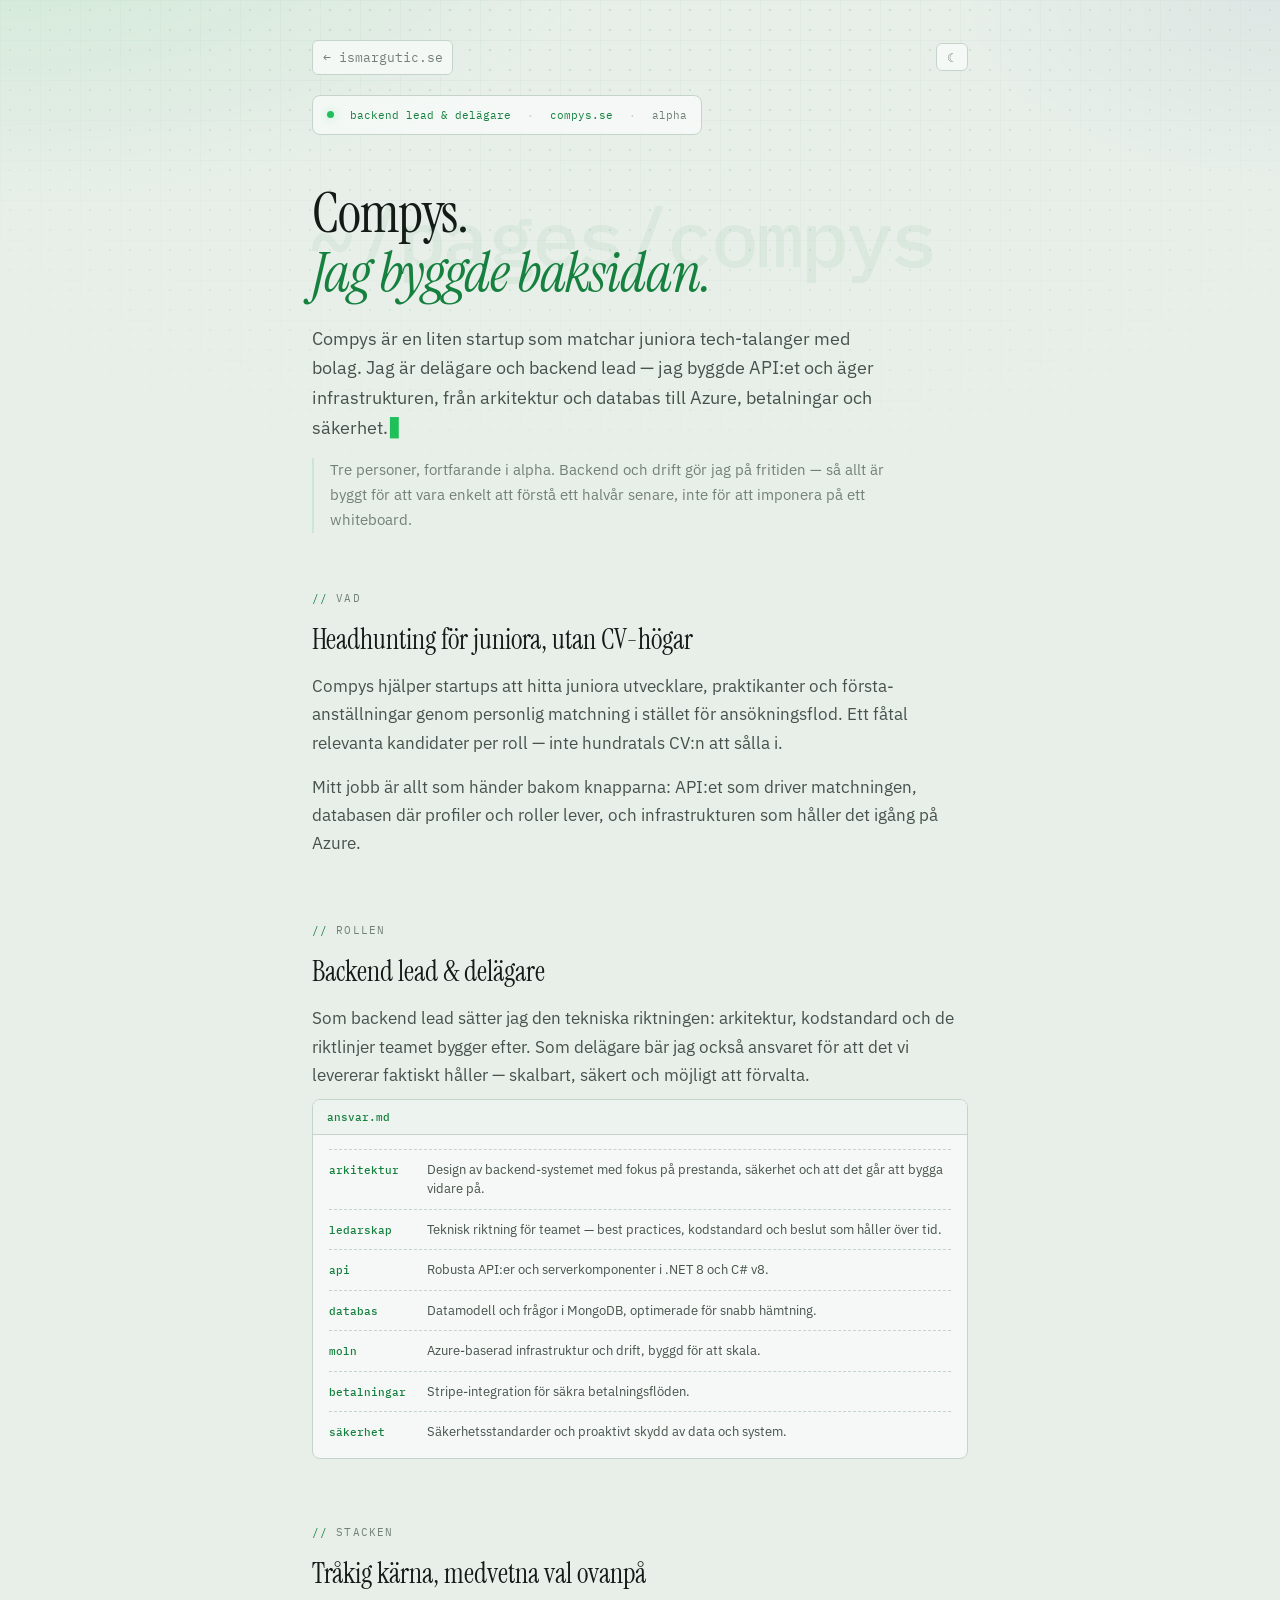
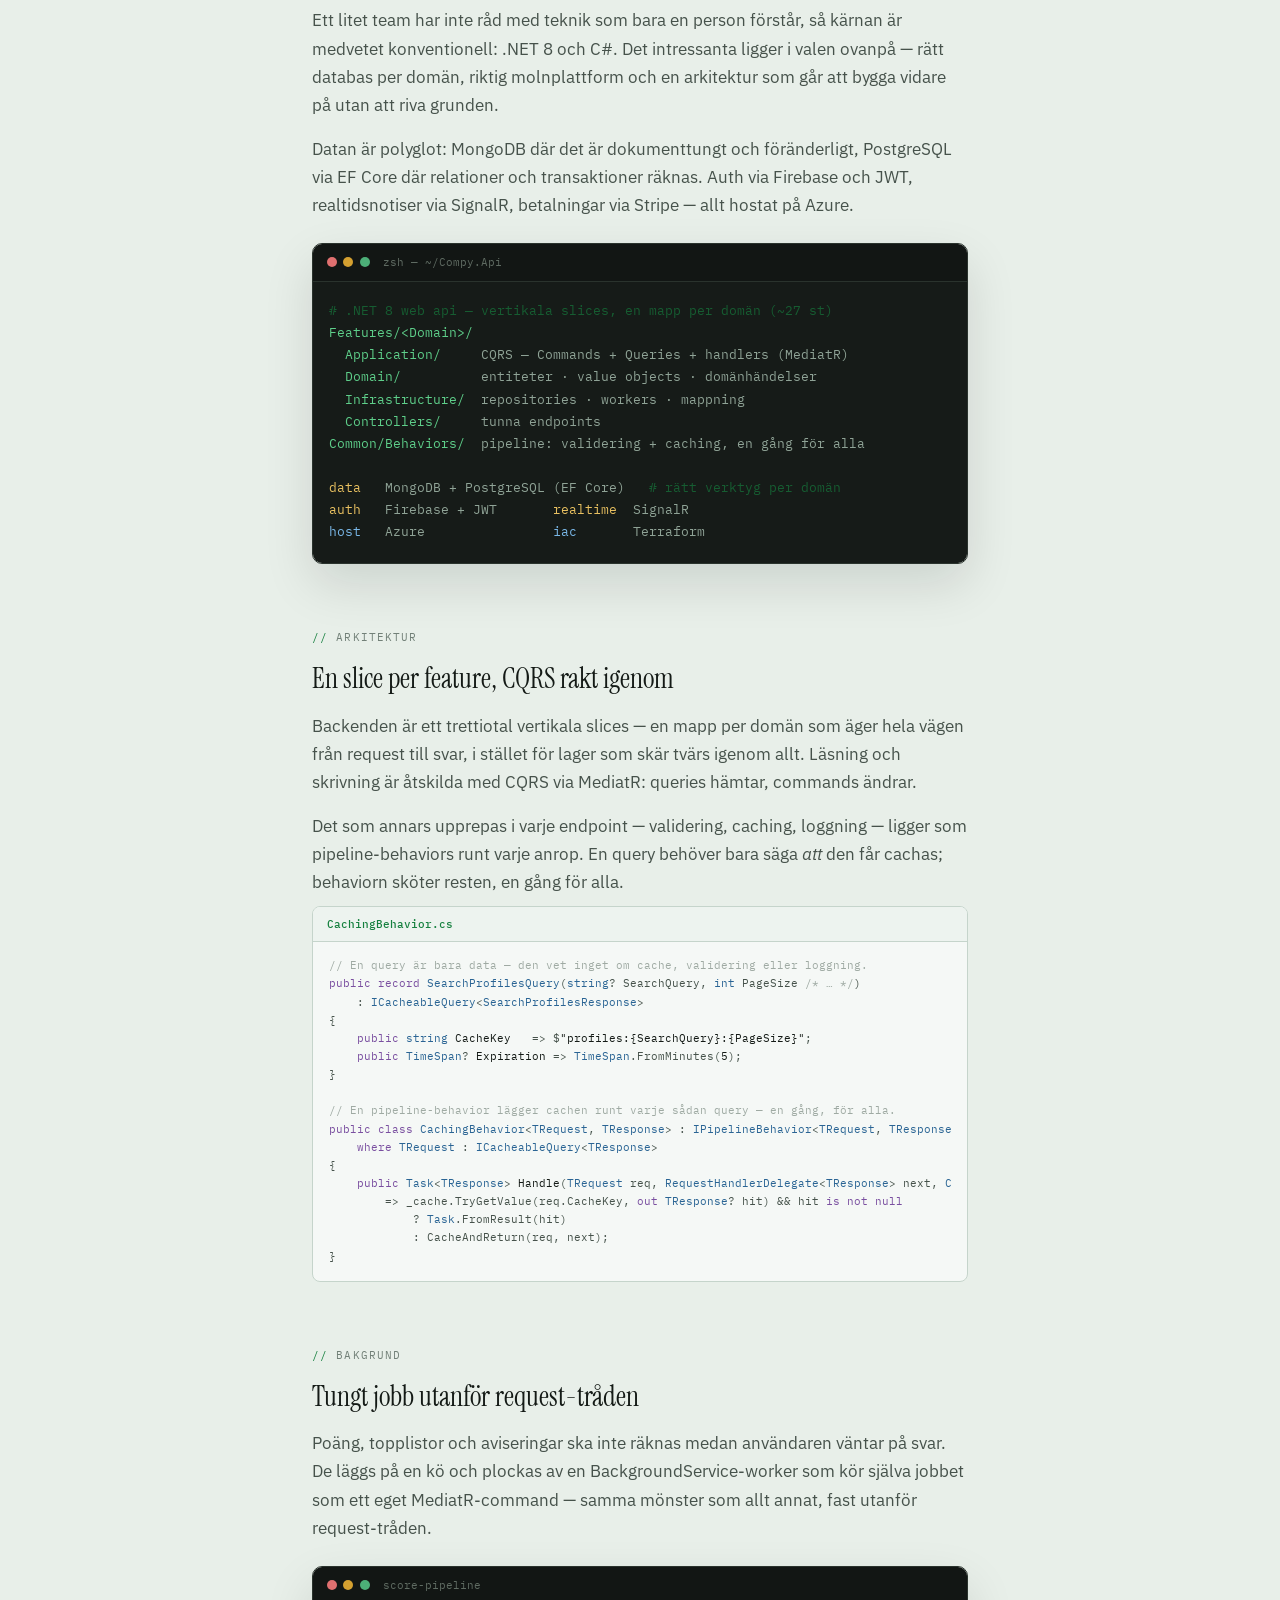
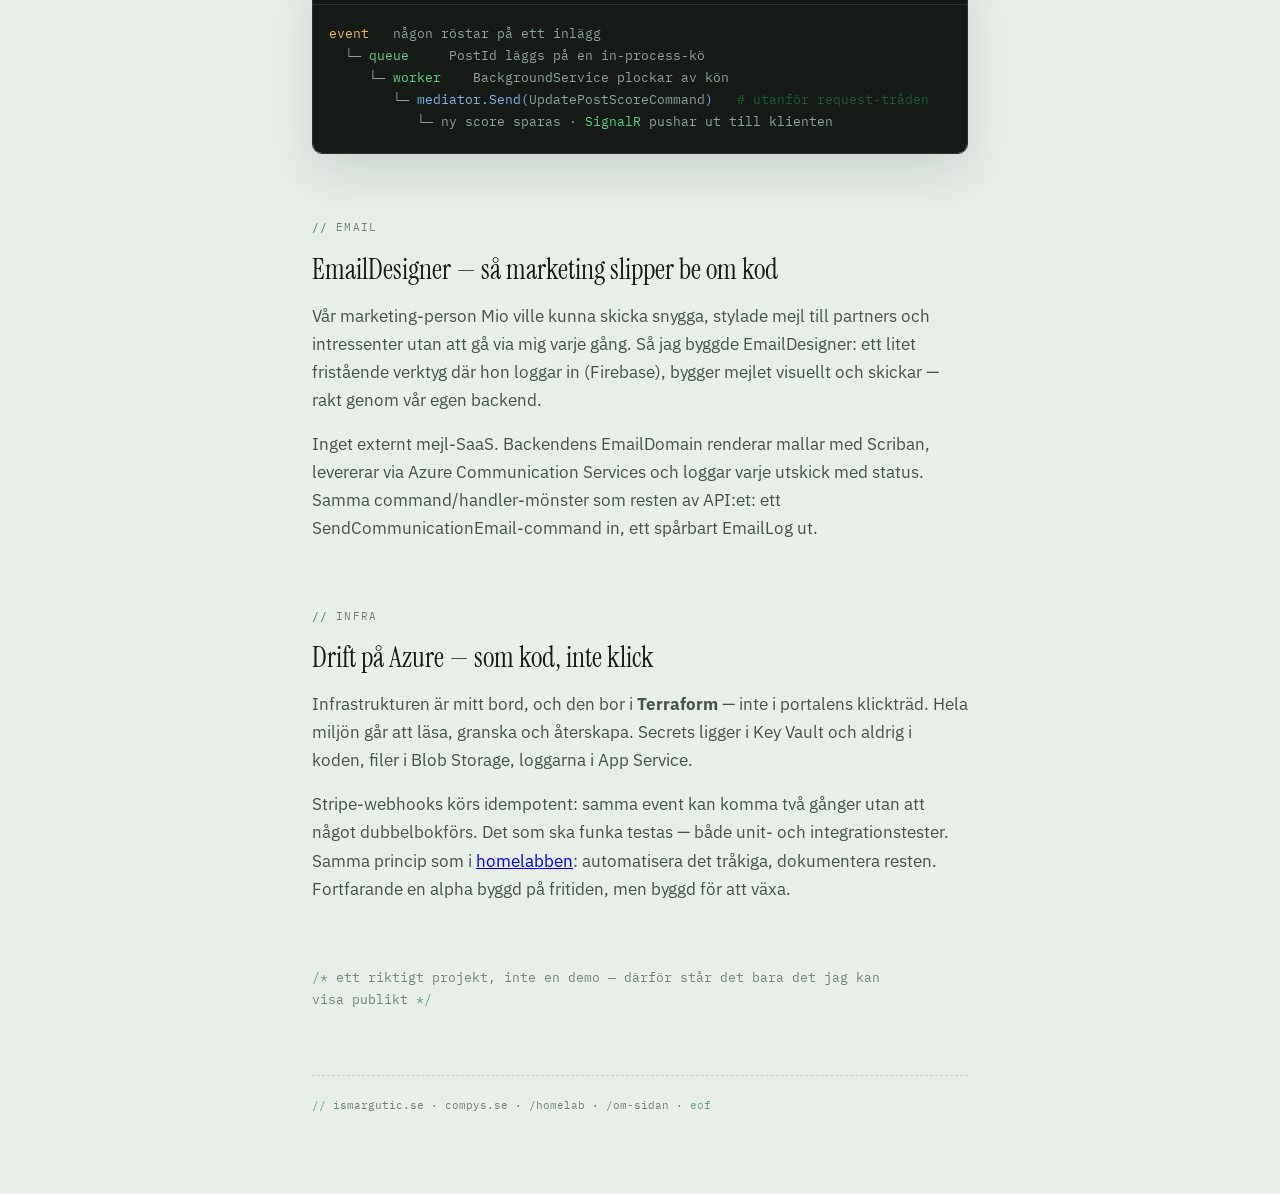
==== compys.html @ a8813599 "Add Compys project page describing backend lead role - New compys.html: min roll som backend lead & " ====
<!DOCTYPE html>
<!--
  compys.html — projektsida: min roll som backend lead & delägare på Compys.
  Del av ismargutic.se. Statisk HTML, delade komponenter från css/base.css.
  Håller sig till publik nivå: arkitektur och angreppssätt, inga hemligheter.
-->
<html lang="sv">
<head>
  <meta charset="utf-8">
  <meta name="viewport" content="width=device-width, initial-scale=1">
  <title>Compys — ismargutic.se</title>
  <meta name="description" content="Backend lead och delägare på Compys — jag byggde API:et och äger infrastrukturen: .NET 8, CQRS/MediatR, MongoDB + PostgreSQL, Azure och Terraform.">
  <meta name="view-transition" content="same-origin">
  <link rel="preconnect" href="https://fonts.googleapis.com">
  <link rel="preconnect" href="https://fonts.gstatic.com" crossorigin>
  <link href="https://fonts.googleapis.com/css2?family=IBM+Plex+Mono:wght@400;500&family=IBM+Plex+Sans:wght@400;500;600&family=Instrument+Serif:ital@0;1&display=swap" rel="stylesheet">
  <link rel="stylesheet" href="css/base.css">
  <script>
    try {
      var t = localStorage.getItem("ismargutic-theme");
      if (t) document.documentElement.setAttribute("data-theme", t);
    } catch (e) {}
  </script>
</head>
<body>
  <div class="page">

    <div class="page-toolbar reveal">
      <nav class="top-nav"><a href="index.html">← ismargutic.se</a></nav>
      <div class="page-tools">
        <button type="button" id="theme-toggle" class="theme-toggle" aria-label="Växla tema" aria-pressed="false">☾</button>
      </div>
    </div>

    <div class="status reveal reveal-1" aria-label="Roll">
      <span class="status-dot status-dot--ok" aria-hidden="true"></span>
      <span class="status-branch">backend lead &amp; delägare</span>
      <span class="status-sep">·</span>
      <a href="https://compys.se" class="status-branch" rel="noopener">compys.se</a>
      <span class="status-sep">·</span>
      <span>alpha</span>
    </div>

    <header class="hero hero--watermark-compys reveal reveal-2">
      <h1>Compys.<br><em>Jag byggde baksidan.</em></h1>
      <p class="hero-intro cursor-line" data-typewriter data-typewriter-mode="words" data-typewriter-ms="40" data-typewriter-text="Compys är en liten startup som matchar juniora tech-talanger med bolag. Jag är delägare och backend lead — jag byggde API:et och äger infrastrukturen, från arkitektur och databas till Azure, betalningar och säkerhet."><noscript>Compys är en liten startup som matchar juniora tech-talanger med bolag. Jag är delägare och backend lead — jag byggde API:et och äger infrastrukturen, från arkitektur och databas till Azure, betalningar och säkerhet.</noscript></p>
      <p class="hero-aside reveal reveal-3">Tre personer, fortfarande i alpha. Backend och drift gör jag på fritiden — så allt är byggt för att vara enkelt att förstå ett halvår senare, inte för att imponera på ett whiteboard.</p>
    </header>

    <section class="reveal reveal-3" aria-labelledby="vad-heading">
      <p class="section-label">vad</p>
      <h2 id="vad-heading">Headhunting för juniora, utan CV-högar</h2>
      <div class="prose">
        <p>
          Compys hjälper startups att hitta juniora utvecklare, praktikanter och
          första-anställningar genom personlig matchning i stället för
          ansökningsflod. Ett fåtal relevanta kandidater per roll — inte
          hundratals CV:n att sålla i.
        </p>
        <p>
          Mitt jobb är allt som händer bakom knapparna: API:et som driver
          matchningen, databasen där profiler och roller lever, och
          infrastrukturen som håller det igång på Azure.
        </p>
      </div>
    </section>

    <section class="reveal reveal-4" aria-labelledby="roll-heading">
      <p class="section-label">rollen</p>
      <h2 id="roll-heading">Backend lead &amp; delägare</h2>
      <div class="prose">
        <p>
          Som backend lead sätter jag den tekniska riktningen: arkitektur,
          kodstandard och de riktlinjer teamet bygger efter. Som delägare bär jag
          också ansvaret för att det vi levererar faktiskt håller — skalbart,
          säkert och möjligt att förvalta.
        </p>
      </div>

      <div class="code-doc">
        <p class="code-doc-file">ansvar.md</p>
        <div class="code-doc-body">
          <dl class="code-doc-dl">
            <div>
              <dt>arkitektur</dt>
              <dd>Design av backend-systemet med fokus på prestanda, säkerhet och att det går att bygga vidare på.</dd>
            </div>
            <div>
              <dt>ledarskap</dt>
              <dd>Teknisk riktning för teamet — best practices, kodstandard och beslut som håller över tid.</dd>
            </div>
            <div>
              <dt>api</dt>
              <dd>Robusta API:er och serverkomponenter i .NET 8 och C# v8.</dd>
            </div>
            <div>
              <dt>databas</dt>
              <dd>Datamodell och frågor i MongoDB, optimerade för snabb hämtning.</dd>
            </div>
            <div>
              <dt>moln</dt>
              <dd>Azure-baserad infrastruktur och drift, byggd för att skala.</dd>
            </div>
            <div>
              <dt>betalningar</dt>
              <dd>Stripe-integration för säkra betalningsflöden.</dd>
            </div>
            <div>
              <dt>säkerhet</dt>
              <dd>Säkerhetsstandarder och proaktivt skydd av data och system.</dd>
            </div>
          </dl>
        </div>
      </div>
    </section>

    <section class="reveal reveal-5" aria-labelledby="stack-heading">
      <p class="section-label">stacken</p>
      <h2 id="stack-heading">Tråkig kärna, medvetna val ovanpå</h2>
      <div class="prose">
        <p>
          Ett litet team har inte råd med teknik som bara en person förstår, så
          kärnan är medvetet konventionell: .NET 8 och C#. Det intressanta ligger
          i valen ovanpå — rätt databas per domän, riktig molnplattform och en
          arkitektur som går att bygga vidare på utan att riva grunden.
        </p>
        <p>
          Datan är polyglot: MongoDB där det är dokumenttungt och föränderligt,
          PostgreSQL via EF Core där relationer och transaktioner räknas. Auth via
          Firebase och JWT, realtidsnotiser via SignalR, betalningar via Stripe —
          allt hostat på Azure.
        </p>
      </div>

      <div class="shell shell--spaced" role="img" aria-label="Projektstruktur">
        <div class="shell-bar">
          <span></span><span></span><span></span>
          <span class="shell-title">zsh — ~/Compy.Api</span>
        </div>
        <div class="shell-body">
          <pre><span class="cm"># .NET 8 web api — vertikala slices, en mapp per domän (~27 st)</span>
<span class="g">Features/&lt;Domain&gt;/</span>
  <span class="g">Application/</span>     CQRS — Commands + Queries + handlers (MediatR)
  <span class="g">Domain/</span>          entiteter · value objects · domänhändelser
  <span class="g">Infrastructure/</span>  repositories · workers · mappning
  <span class="g">Controllers/</span>     tunna endpoints
<span class="g">Common/Behaviors/</span>  pipeline: validering + caching, en gång för alla

<span class="a">data</span>   MongoDB + PostgreSQL (EF Core)   <span class="cm"># rätt verktyg per domän</span>
<span class="a">auth</span>   Firebase + JWT       <span class="a">realtime</span>  SignalR
<span class="b">host</span>   Azure                <span class="b">iac</span>       Terraform</pre>
        </div>
      </div>
    </section>

    <section class="reveal reveal-6" aria-labelledby="arkitektur-heading">
      <p class="section-label">arkitektur</p>
      <h2 id="arkitektur-heading">En slice per feature, CQRS rakt igenom</h2>
      <div class="prose">
        <p>
          Backenden är ett trettiotal vertikala slices — en mapp per domän som
          äger hela vägen från request till svar, i stället för lager som skär
          tvärs igenom allt. Läsning och skrivning är åtskilda med CQRS via
          MediatR: queries hämtar, commands ändrar.
        </p>
        <p>
          Det som annars upprepas i varje endpoint — validering, caching, loggning
          — ligger som pipeline-behaviors runt varje anrop. En query behöver bara
          säga <em>att</em> den får cachas; behaviorn sköter resten, en gång för
          alla.
        </p>
      </div>

      <div class="code-doc">
        <p class="code-doc-file">CachingBehavior.cs</p>
        <div class="code-doc-body">
          <pre class="code-doc-pre"><span class="cm">// En query är bara data — den vet inget om cache, validering eller loggning.</span>
<span class="kw">public record</span> <span class="ty">SearchProfilesQuery</span>(<span class="ty">string</span>? SearchQuery, <span class="ty">int</span> PageSize <span class="cm">/* … */</span>)
    : <span class="ty">ICacheableQuery</span>&lt;<span class="ty">SearchProfilesResponse</span>&gt;
{
    <span class="kw">public</span> <span class="ty">string</span> <span class="prop">CacheKey</span>   =&gt; $<span class="prop">"profiles:{SearchQuery}:{PageSize}"</span>;
    <span class="kw">public</span> <span class="ty">TimeSpan</span>? <span class="prop">Expiration</span> =&gt; <span class="ty">TimeSpan</span>.FromMinutes(<span class="prop">5</span>);
}

<span class="cm">// En pipeline-behavior lägger cachen runt varje sådan query — en gång, för alla.</span>
<span class="kw">public class</span> <span class="ty">CachingBehavior</span>&lt;<span class="ty">TRequest</span>, <span class="ty">TResponse</span>&gt; : <span class="ty">IPipelineBehavior</span>&lt;<span class="ty">TRequest</span>, <span class="ty">TResponse</span>&gt;
    <span class="kw">where</span> <span class="ty">TRequest</span> : <span class="ty">ICacheableQuery</span>&lt;<span class="ty">TResponse</span>&gt;
{
    <span class="kw">public</span> <span class="ty">Task</span>&lt;<span class="ty">TResponse</span>&gt; <span class="prop">Handle</span>(<span class="ty">TRequest</span> req, <span class="ty">RequestHandlerDelegate</span>&lt;<span class="ty">TResponse</span>&gt; next, <span class="ty">CancellationToken</span> ct)
        =&gt; _cache.TryGetValue(req.CacheKey, <span class="kw">out</span> <span class="ty">TResponse</span>? hit) &amp;&amp; hit <span class="kw">is not null</span>
            ? <span class="ty">Task</span>.FromResult(hit)
            : CacheAndReturn(req, next);
}</pre>
        </div>
      </div>
    </section>

    <section class="reveal reveal-7" aria-labelledby="bakgrund-heading">
      <p class="section-label">bakgrund</p>
      <h2 id="bakgrund-heading">Tungt jobb utanför request-tråden</h2>
      <div class="prose">
        <p>
          Poäng, topplistor och aviseringar ska inte räknas medan användaren
          väntar på svar. De läggs på en kö och plockas av en
          BackgroundService-worker som kör själva jobbet som ett eget
          MediatR-command — samma mönster som allt annat, fast utanför
          request-tråden.
        </p>
      </div>

      <div class="shell shell--spaced" role="img" aria-label="Bakgrundsflöde">
        <div class="shell-bar">
          <span></span><span></span><span></span>
          <span class="shell-title">score-pipeline</span>
        </div>
        <div class="shell-body">
          <pre><span class="a">event</span>   någon röstar på ett inlägg
  └─ <span class="g">queue</span>     PostId läggs på en in-process-kö
     └─ <span class="g">worker</span>    BackgroundService plockar av kön
        └─ <span class="b">mediator.Send(</span>UpdatePostScoreCommand<span class="b">)</span>   <span class="cm"># utanför request-tråden</span>
           └─ ny score sparas · <span class="g">SignalR</span> pushar ut till klienten</pre>
        </div>
      </div>
    </section>

    <section class="reveal reveal-8" aria-labelledby="email-heading">
      <p class="section-label">email</p>
      <h2 id="email-heading">EmailDesigner — så marketing slipper be om kod</h2>
      <div class="prose">
        <p>
          Vår marketing-person Mio ville kunna skicka snygga, stylade mejl till
          partners och intressenter utan att gå via mig varje gång. Så jag byggde
          EmailDesigner: ett litet fristående verktyg där hon loggar in (Firebase),
          bygger mejlet visuellt och skickar — rakt genom vår egen backend.
        </p>
        <p>
          Inget externt mejl-SaaS. Backendens EmailDomain renderar mallar med
          Scriban, levererar via Azure Communication Services och loggar varje
          utskick med status. Samma command/handler-mönster som resten av API:et:
          ett SendCommunicationEmail-command in, ett spårbart EmailLog ut.
        </p>
      </div>
    </section>

    <section class="reveal reveal-8" aria-labelledby="infra-heading">
      <p class="section-label">infra</p>
      <h2 id="infra-heading">Drift på Azure — som kod, inte klick</h2>
      <div class="prose">
        <p>
          Infrastrukturen är mitt bord, och den bor i <strong>Terraform</strong> —
          inte i portalens klickträd. Hela miljön går att läsa, granska och
          återskapa. Secrets ligger i Key Vault och aldrig i koden, filer i Blob
          Storage, loggarna i App Service.
        </p>
        <p>
          Stripe-webhooks körs idempotent: samma event kan komma två gånger utan
          att något dubbelbokförs. Det som ska funka testas — både unit- och
          integrationstester. Samma princip som i
          <a href="homelab.html">homelabben</a>: automatisera det tråkiga,
          dokumentera resten. Fortfarande en alpha byggd på fritiden, men byggd
          för att växa.
        </p>
      </div>
    </section>

    <p class="aside reveal reveal-8">
      <span class="cm">/*</span> ett riktigt projekt, inte en demo — därför står det bara det jag kan visa publikt <span class="cm">*/</span>
    </p>

    <footer class="reveal reveal-8">
      <span class="cm">//</span> <a href="index.html">ismargutic.se</a> · <a href="https://compys.se" rel="noopener">compys.se</a> · <a href="homelab.html">/homelab</a> · <a href="om-sidan.html">/om-sidan</a> · <span class="cm">eof</span>
    </footer>

  </div>
  <script src="site.js"></script>
</body>
</html>
---- css/base.css ----
/* ismargutic.se — base styles
 *
 * Delad grund + komponenter som används på flera sidor. Sidspecifik stil
 * ligger i css/homelab.css och css/status.css.
 *
 * Innehåll:
 *   1. Reset + design tokens (+ dark mode)
 *   2. Layout (body, bakgrund, .page)
 *   3. Animationer (reveal, keyframes)
 *   4. Toolbar + temaknapp + nav
 *   5. Status-pill (delad bas)
 *   6. Hero
 *   7. Typografi (rubriker, prose, cursor-line)
 *   8. Shell / terminal-komponent
 *   9. Glow-card
 *  10. Aside + footer
 *  11. Code-doc (delad)
 *  12. View transitions
 *  13. Mobil (delade element)
 */

/* ── 1. reset + tokens ── */
* { box-sizing: border-box; margin: 0; padding: 0; }

:root {
  --bg: #e8efe9;
  --surface: #f6faf7;
  --surface-2: #edf3ef;
  --text: #141a16;
  --muted: #46524b;
  --dim: #728078;
  --green: #16803f;
  --green-bright: #1fbf5a;
  --green-glow: rgba(31, 191, 90, 0.35);
  --green-soft: #c8e8d4;
  --amber: #9a7018;
  --rose: #a84848;
  --border: #c5d4cb;
  --shell-bg: #161b18;
  --shell-bar: #121614;
  --shell-border: #2a332d;
  --card: rgba(246, 250, 247, 0.88);
  --mono: "IBM Plex Mono", ui-monospace, monospace;
  --sans: "IBM Plex Sans", system-ui, sans-serif;
  --serif: "Instrument Serif", Georgia, serif;
}

/* dark mode — explicit toggle wins, annars följ systemets preferens */
[data-theme="dark"] {
  --bg: #0f1411;
  --surface: #161c18;
  --surface-2: #1a221c;
  --text: #e8f0ea;
  --muted: #9aab9f;
  --dim: #6a7a70;
  --border: #2a352e;
  --green-soft: #1a3d28;
  --shell-bg: #0a0e0c;
  --shell-bar: #060908;
  --shell-border: #1e2822;
  --card: rgba(22, 28, 24, 0.94);
}

@media (prefers-color-scheme: dark) {
  :root:not([data-theme="light"]) {
    --bg: #0f1411;
    --surface: #161c18;
    --surface-2: #1a221c;
    --text: #e8f0ea;
    --muted: #9aab9f;
    --dim: #6a7a70;
    --border: #2a352e;
    --green-soft: #1a3d28;
    --shell-bg: #0a0e0c;
    --shell-bar: #060908;
    --shell-border: #1e2822;
    --card: rgba(22, 28, 24, 0.94);
  }
}

/* ── 2. layout ── */
html { scroll-behavior: smooth; }

body {
  font-family: var(--sans);
  background: var(--bg);
  color: var(--text);
  line-height: 1.65;
  font-size: 1.0625rem;
  min-height: 100vh;
}

/* layered bg */
body::before,
body::after {
  content: "";
  position: fixed;
  inset: 0;
  pointer-events: none;
  z-index: 0;
}

body::before {
  background:
    radial-gradient(ellipse 90% 60% at 0% -10%, rgba(31, 191, 90, 0.12), transparent 55%),
    radial-gradient(ellipse 50% 40% at 100% 0%, rgba(42, 100, 148, 0.06), transparent 50%);
}

body::after {
  background-image:
    radial-gradient(circle at center, rgba(22, 128, 63, 0.14) 1px, transparent 1px),
    linear-gradient(rgba(22, 128, 63, 0.035) 1px, transparent 1px),
    linear-gradient(90deg, rgba(22, 128, 63, 0.035) 1px, transparent 1px);
  background-size: 20px 20px, 40px 40px, 40px 40px;
  -webkit-mask-image: radial-gradient(ellipse 100% 80% at 50% 0%, #000 20%, transparent 75%);
  mask-image: radial-gradient(ellipse 100% 80% at 50% 0%, #000 20%, transparent 75%);
}

.page {
  position: relative;
  z-index: 1;
  max-width: 44rem;
  margin: 0 auto;
  padding: 2.5rem 1.5rem 5rem;
  overflow-anchor: auto;
}

/* ── 3. animationer ── */
@media (prefers-reduced-motion: no-preference) {
  .reveal { animation: rise 0.65s cubic-bezier(0.22, 1, 0.36, 1) both; }
  .reveal-1 { animation-delay: 0.05s; }
  .reveal-2 { animation-delay: 0.12s; }
  .reveal-3 { animation-delay: 0.2s; }
  .reveal-4 { animation-delay: 0.28s; }
  .reveal-5 { animation-delay: 0.36s; }
  .reveal-6 { animation-delay: 0.44s; }
  .reveal-7 { animation-delay: 0.52s; }
  .reveal-8 { animation-delay: 0.6s; }
}

@keyframes rise {
  from { opacity: 0; transform: translateY(14px); }
  to { opacity: 1; transform: translateY(0); }
}

@keyframes blink {
  0%, 49% { opacity: 1; }
  50%, 100% { opacity: 0; }
}

/* ── 4. toolbar + tema + nav ── */
.page-toolbar {
  display: flex;
  flex-wrap: wrap;
  align-items: center;
  justify-content: space-between;
  gap: 0.75rem;
  margin-bottom: 1.25rem;
}

.page-toolbar .top-nav {
  margin-bottom: 0;
}

.page-tools {
  display: flex;
  align-items: center;
  gap: 0.5rem;
  flex-wrap: wrap;
  justify-content: flex-end;
}

.theme-toggle {
  font-family: var(--mono);
  font-size: 0.75rem;
  color: var(--dim);
  background: var(--card);
  border: 1px solid var(--border);
  border-radius: 0.375rem;
  padding: 0.35rem 0.6rem;
  cursor: pointer;
  backdrop-filter: blur(8px);
  -webkit-backdrop-filter: blur(8px);
}

.theme-toggle:hover { color: var(--green); border-color: var(--green-soft); }

[data-theme="dark"] .theme-toggle {
  background: var(--card);
}

@media (prefers-color-scheme: dark) {
  :root:not([data-theme="light"]) .theme-toggle {
    background: var(--card);
  }
}

.top-nav {
  margin-bottom: 1.25rem;
}

.top-nav a {
  display: inline-flex;
  align-items: center;
  gap: 0.35rem;
  font-family: var(--mono);
  font-size: 0.8125rem;
  color: var(--dim);
  text-decoration: none;
  padding: 0.35rem 0.6rem;
  border: 1px solid var(--border);
  border-radius: 0.375rem;
  background: var(--card);
  backdrop-filter: blur(8px);
  -webkit-backdrop-filter: blur(8px);
  transition: color 0.15s, border-color 0.15s;
}

.top-nav a:hover {
  color: var(--green);
  border-color: var(--green-soft);
}

/* ── 5. status pill (delad bas) ── */
.status {
  display: flex;
  flex-wrap: wrap;
  align-items: center;
  gap: 0.5rem 1rem;
  font-family: var(--mono);
  font-size: 0.6875rem;
  color: var(--dim);
  margin-bottom: 3rem;
  padding: 0.625rem 0.875rem;
  background: var(--card);
  border: 1px solid var(--border);
  border-radius: 0.5rem;
  backdrop-filter: blur(8px);
  -webkit-backdrop-filter: blur(8px);
  width: fit-content;
  max-width: 100%;
}

.status-dot {
  width: 7px;
  height: 7px;
  border-radius: 50%;
  background: var(--green-bright);
  box-shadow: 0 0 10px var(--green-glow);
  flex-shrink: 0;
}

.status-branch { color: var(--green); }

a.status-branch {
  text-decoration: none;
}

a.status-branch:hover {
  text-decoration: underline dotted;
  text-underline-offset: 3px;
}

.status-sep { color: var(--border); }

/* ── 6. hero ── */
.hero {
  position: relative;
  margin-bottom: 3.5rem;
}

.hero--watermark-home::before { content: "~/ismargutic.se"; }
.hero--watermark-lab::before { content: "~/pages/homelab"; }
.hero--watermark-compys::before { content: "~/pages/compys"; }

.hero::before {
  position: absolute;
  top: -0.75rem;
  left: -0.25rem;
  font-family: var(--mono);
  font-size: clamp(2rem, 10vw, 5rem);
  font-weight: 500;
  letter-spacing: -0.04em;
  color: var(--green);
  opacity: 0.06;
  white-space: nowrap;
  pointer-events: none;
  user-select: none;
  max-width: 100%;
  overflow: hidden;
}

.hero h1 {
  font-family: var(--serif);
  font-size: clamp(2.25rem, 8vw, 3.5rem);
  font-weight: 400;
  line-height: 1.08;
  letter-spacing: -0.02em;
  margin-bottom: 1.25rem;
}

.hero h1 em {
  font-style: italic;
  color: var(--green);
}

.hero-intro {
  font-size: 1.125rem;
  color: var(--muted);
  max-width: 36rem;
  margin-bottom: 1rem;
}

.hero-aside {
  font-size: 0.9375rem;
  color: var(--dim);
  max-width: 36rem;
  padding-left: 1rem;
  border-left: 2px solid var(--green-soft);
}

/* ── 7. typografi ── */
.cursor-line::after {
  content: "▋";
  display: inline-block;
  margin-left: 2px;
  color: var(--green-bright);
  animation: blink 1.05s step-end infinite;
}

.cursor-line--typing::after {
  animation: blink 0.85s step-end infinite;
}

@media (prefers-reduced-motion: reduce) {
  .cursor-line::after { animation: none; opacity: 0.6; }
}

section { margin-bottom: 4rem; }

.section-label {
  font-family: var(--mono);
  font-size: 0.6875rem;
  letter-spacing: 0.1em;
  text-transform: uppercase;
  color: var(--dim);
  margin-bottom: 1rem;
}

.section-label::before {
  content: "// ";
  color: var(--green);
}

h2 {
  font-family: var(--serif);
  font-size: 1.75rem;
  font-weight: 400;
  line-height: 1.2;
  margin-bottom: 1rem;
}

.prose { color: var(--muted); }
.prose p + p { margin-top: 1rem; }

.cm { color: var(--green); opacity: 0.65; }

/* ── 8. shell / terminal-komponent ── */
.shell {
  border-radius: 0.625rem;
  overflow: hidden;
  border: 1px solid var(--shell-border);
  box-shadow:
    0 1px 0 rgba(255, 255, 255, 0.06) inset,
    0 20px 50px rgba(10, 20, 14, 0.12);
}

.shell--spaced { margin-top: 1.5rem; }
.shell--spaced-bottom { margin-bottom: 2.5rem; }

.shell-bar {
  display: flex;
  align-items: center;
  gap: 0.4rem;
  padding: 0.6rem 0.875rem;
  background: var(--shell-bar);
  border-bottom: 1px solid var(--shell-border);
}

.shell-bar > span:nth-child(-n+3) {
  width: 10px;
  height: 10px;
  border-radius: 50%;
  flex-shrink: 0;
}

.shell-bar > span:nth-child(1) { background: #e07070; }
.shell-bar > span:nth-child(2) { background: #d4a030; }
.shell-bar > span:nth-child(3) { background: #4caf78; }

.shell-title {
  margin-left: 0.4rem;
  flex: 1;
  min-width: 0;
  font-family: var(--mono);
  font-size: 0.6875rem;
  color: #5f6b62;
  overflow: hidden;
  text-overflow: ellipsis;
  white-space: nowrap;
}

.shell-body {
  padding: 1.125rem 1rem 1.25rem;
  background: var(--shell-bg);
  font-family: var(--mono);
  font-size: 0.8125rem;
  line-height: 1.75;
  color: #8fa396;
}

.shell-body pre {
  margin: 0;
  font: inherit;
  line-height: 1.7;
  overflow-x: auto;
  white-space: pre;
}

.shell-prompt { color: var(--green-bright); }
.shell-cmd { color: #c8d4cc; }
.shell-comment { color: #4d5a52; display: block; margin-top: 0.75rem; }

.shell-body .c { color: #5a665e; }
.shell-body .g { color: #5ecf8a; }
.shell-body .a { color: #e8c060; }
.shell-body .b { color: #7ab8e8; }

.shell-link {
  display: block;
  margin-top: 0.5rem;
  padding: 0.75rem 0.875rem;
  background: rgba(31, 191, 90, 0.06);
  border: 1px solid rgba(31, 191, 90, 0.18);
  border-radius: 0.375rem;
  text-decoration: none;
  color: inherit;
  transition: background 0.2s, border-color 0.2s, transform 0.2s;
}

.shell-link:hover {
  background: rgba(31, 191, 90, 0.11);
  border-color: rgba(31, 191, 90, 0.35);
  transform: translateX(3px);
}

.shell-link-row {
  display: flex;
  align-items: baseline;
  justify-content: space-between;
  gap: 1rem;
}

.shell-link .perm { color: #5f8a72; }
.shell-link .name { color: #e8f5ec; font-weight: 500; }
.shell-link .open {
  color: var(--green-bright);
  font-size: 0.6875rem;
  flex-shrink: 0;
}

.shell-link .desc {
  display: block;
  margin-top: 0.35rem;
  font-size: 0.75rem;
  color: #7a8b80;
  line-height: 1.5;
}

/* ── 9. glow card ── */
.glow-card {
  position: relative;
  padding: 1px;
  border-radius: 0.625rem;
  background: var(--surface-2);
  margin-bottom: 2.5rem;
  overflow: hidden;
  isolation: isolate;
}

.glow-card::before {
  content: "";
  position: absolute;
  inset: -100%;
  background: conic-gradient(
    from 0deg,
    transparent 0deg,
    var(--green-bright) 80deg,
    transparent 160deg
  );
  opacity: 0.4;
  animation: glow-spin 8s linear infinite;
}

@keyframes glow-spin {
  to { transform: rotate(360deg); }
}

@media (prefers-reduced-motion: reduce) {
  .glow-card::before { animation: none; opacity: 0.15; }
}

.glow-card-inner {
  position: relative;
  z-index: 1;
  padding: 1rem 1.125rem;
  background: var(--surface);
  border-radius: calc(0.625rem - 1px);
  font-family: var(--mono);
  font-size: 0.75rem;
  color: var(--dim);
}

.glow-card-inner .kw { color: var(--green); }
.glow-card-inner .str { color: var(--muted); }

/* ── 10. aside + footer ── */
.aside {
  font-family: var(--mono);
  font-size: 0.8125rem;
  color: var(--dim);
  max-width: 36rem;
  line-height: 1.7;
}

footer {
  margin-top: 4rem;
  padding-top: 1.25rem;
  border-top: 1px dashed var(--border);
  font-family: var(--mono);
  font-size: 0.6875rem;
  color: var(--dim);
}

footer a {
  color: inherit;
  text-decoration: none;
}

footer a:hover { color: var(--green); }

/* ── 11. code-doc — editor note, not terminal (delad) ── */
.code-doc {
  margin-top: 0.625rem;
  background: var(--card);
  border: 1px solid var(--border);
  border-radius: 0.5rem;
  overflow: hidden;
}

.code-doc-file {
  margin: 0;
  padding: 0.5rem 0.875rem;
  font-family: var(--mono);
  font-size: 0.6875rem;
  font-weight: 500;
  color: var(--green);
  background: var(--surface-2);
  border-bottom: 1px solid var(--border);
}

.code-doc-body {
  padding: 0.875rem 1rem 1rem;
}

.code-doc-lead {
  font-size: 0.875rem;
  color: var(--muted);
  margin-bottom: 0.875rem;
  line-height: 1.55;
}

.code-doc-flow {
  margin: 0 0 1rem;
  padding-left: 1.25rem;
  font-size: 0.8125rem;
  color: var(--muted);
  line-height: 1.65;
}

.code-doc-flow li + li { margin-top: 0.35rem; }

.code-doc-flow strong {
  font-family: var(--mono);
  font-size: 0.75rem;
  font-weight: 500;
  color: var(--text);
}

.code-doc-meta {
  font-family: var(--mono);
  font-size: 0.625rem;
  color: var(--dim);
}

.code-doc-dl {
  margin: 0;
  display: grid;
  gap: 0.625rem;
}

.code-doc-dl div {
  display: grid;
  grid-template-columns: 5.5rem 1fr;
  gap: 0.625rem;
  align-items: baseline;
  padding-top: 0.625rem;
  border-top: 1px dashed var(--border);
}

.code-doc-dl dt {
  font-family: var(--mono);
  font-size: 0.6875rem;
  font-weight: 500;
  color: var(--green);
}

.code-doc-dl dd {
  margin: 0;
  font-size: 0.8125rem;
  color: var(--muted);
  line-height: 1.5;
}

.code-doc-dl code {
  font-family: var(--mono);
  font-size: 0.75em;
  padding: 0.1em 0.3em;
  background: var(--surface-2);
  border-radius: 0.2rem;
}

.code-doc-pre {
  margin: 0;
  font-family: var(--mono);
  font-size: 0.6875rem;
  line-height: 1.65;
  color: var(--muted);
  overflow-x: auto;
  white-space: pre;
}

.code-doc-pre .kw { color: #7a4fa0; }
.code-doc-pre .ty { color: #2a6494; }
.code-doc-pre .prop { color: var(--text); }
.code-doc-pre .cm { color: var(--dim); }

/* ── 12. view transitions ── */
@view-transition { navigation: auto; }

@media (prefers-reduced-motion: no-preference) {
  ::view-transition-old(root),
  ::view-transition-new(root) {
    animation-duration: 0.25s;
  }
}

/* ── 13. mobil (delade element) ── */
@media (max-width: 640px) {
  .page {
    padding: 1.5rem 1rem 4rem;
  }

  .page-toolbar {
    margin-bottom: 1rem;
  }

  .status {
    width: 100%;
    gap: 0.35rem 0.5rem;
    padding: 0.5rem 0.75rem;
    font-size: 0.625rem;
    line-height: 1.45;
  }

  .code-doc-body {
    padding: 0.75rem 0.875rem 0.875rem;
  }

  .code-doc-flow {
    padding-left: 1.125rem;
    font-size: 0.75rem;
  }

  .code-doc-dl div {
    grid-template-columns: 1fr;
    gap: 0.15rem;
  }

  .code-doc-dl dd {
    font-size: 0.75rem;
  }

  .hero h1 {
    font-size: clamp(1.875rem, 9vw, 2.5rem);
  }

  .shell-body,
  .shell-body pre {
    font-size: 0.6875rem;
  }

  h2 {
    font-size: 1.5rem;
    line-height: 1.25;
  }
}

@media (max-width: 420px) {
  .code-doc-dl div { grid-template-columns: 1fr; gap: 0.2rem; }
}
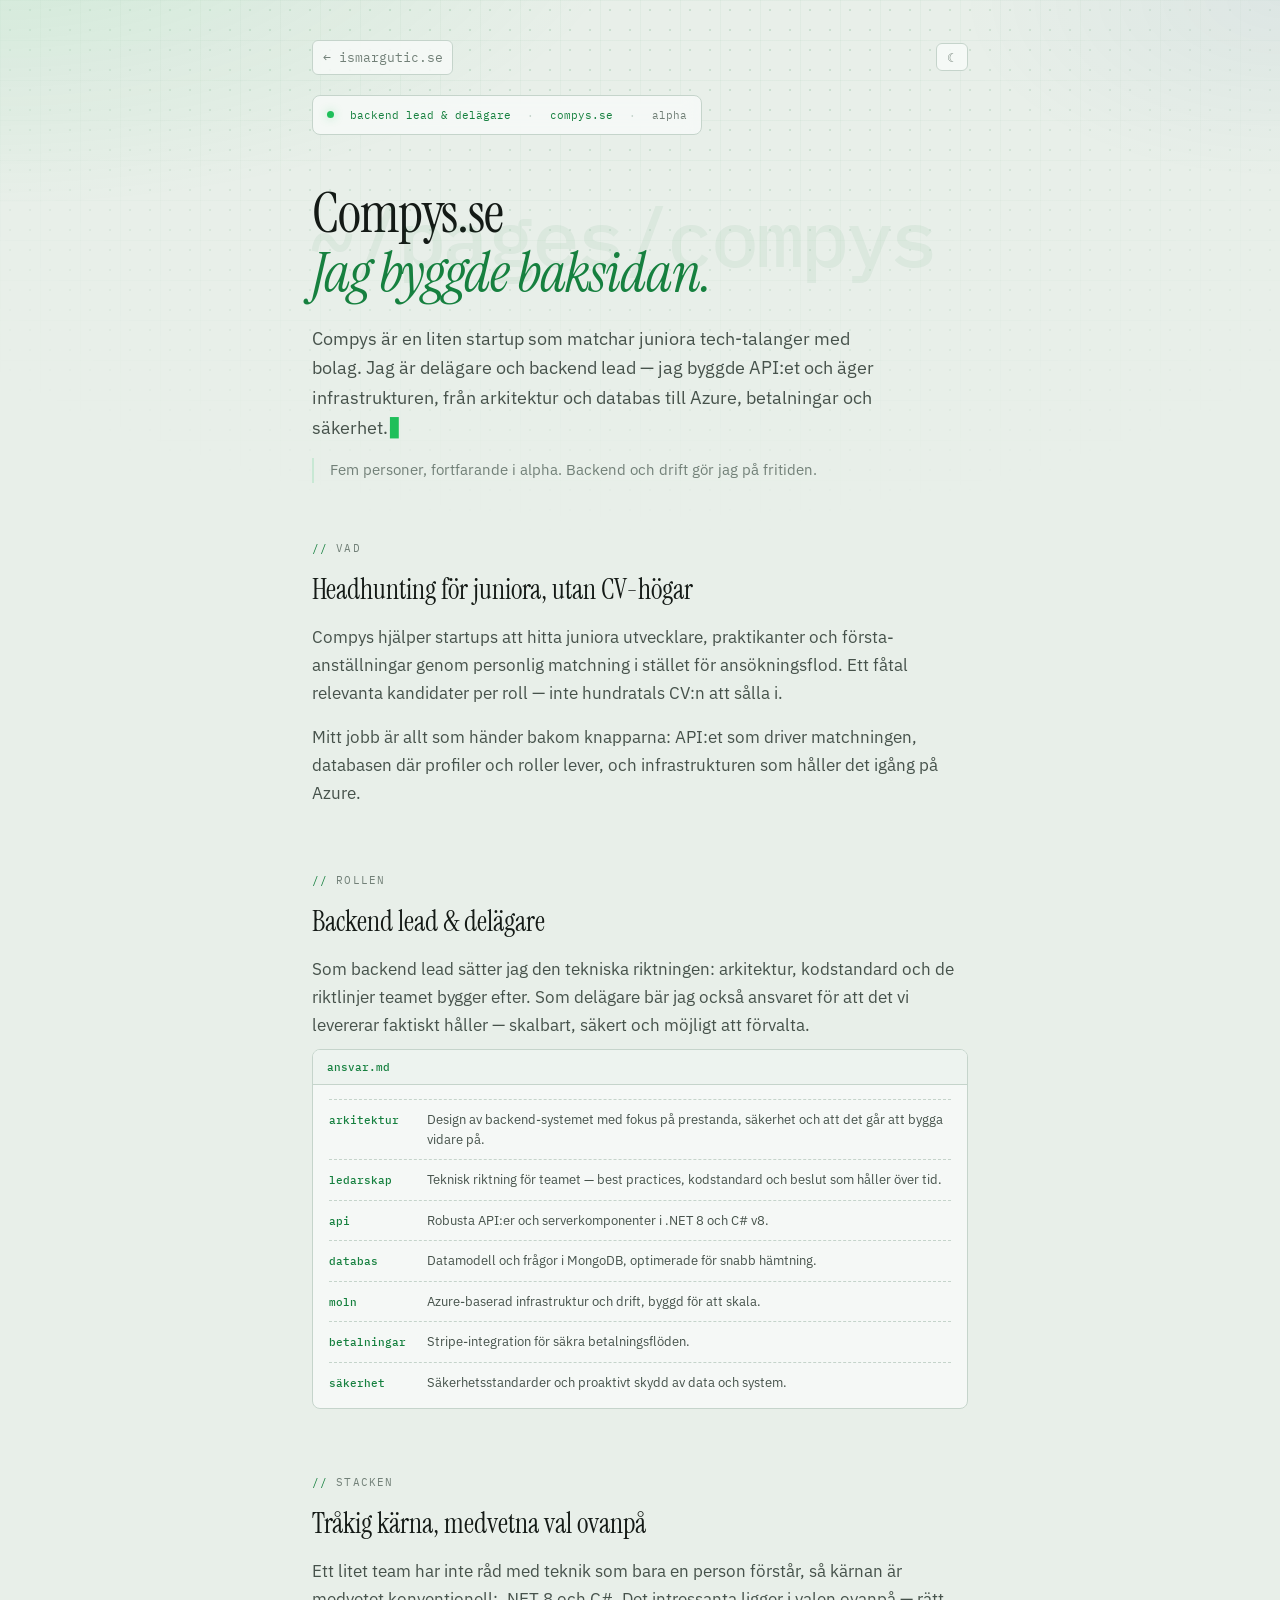
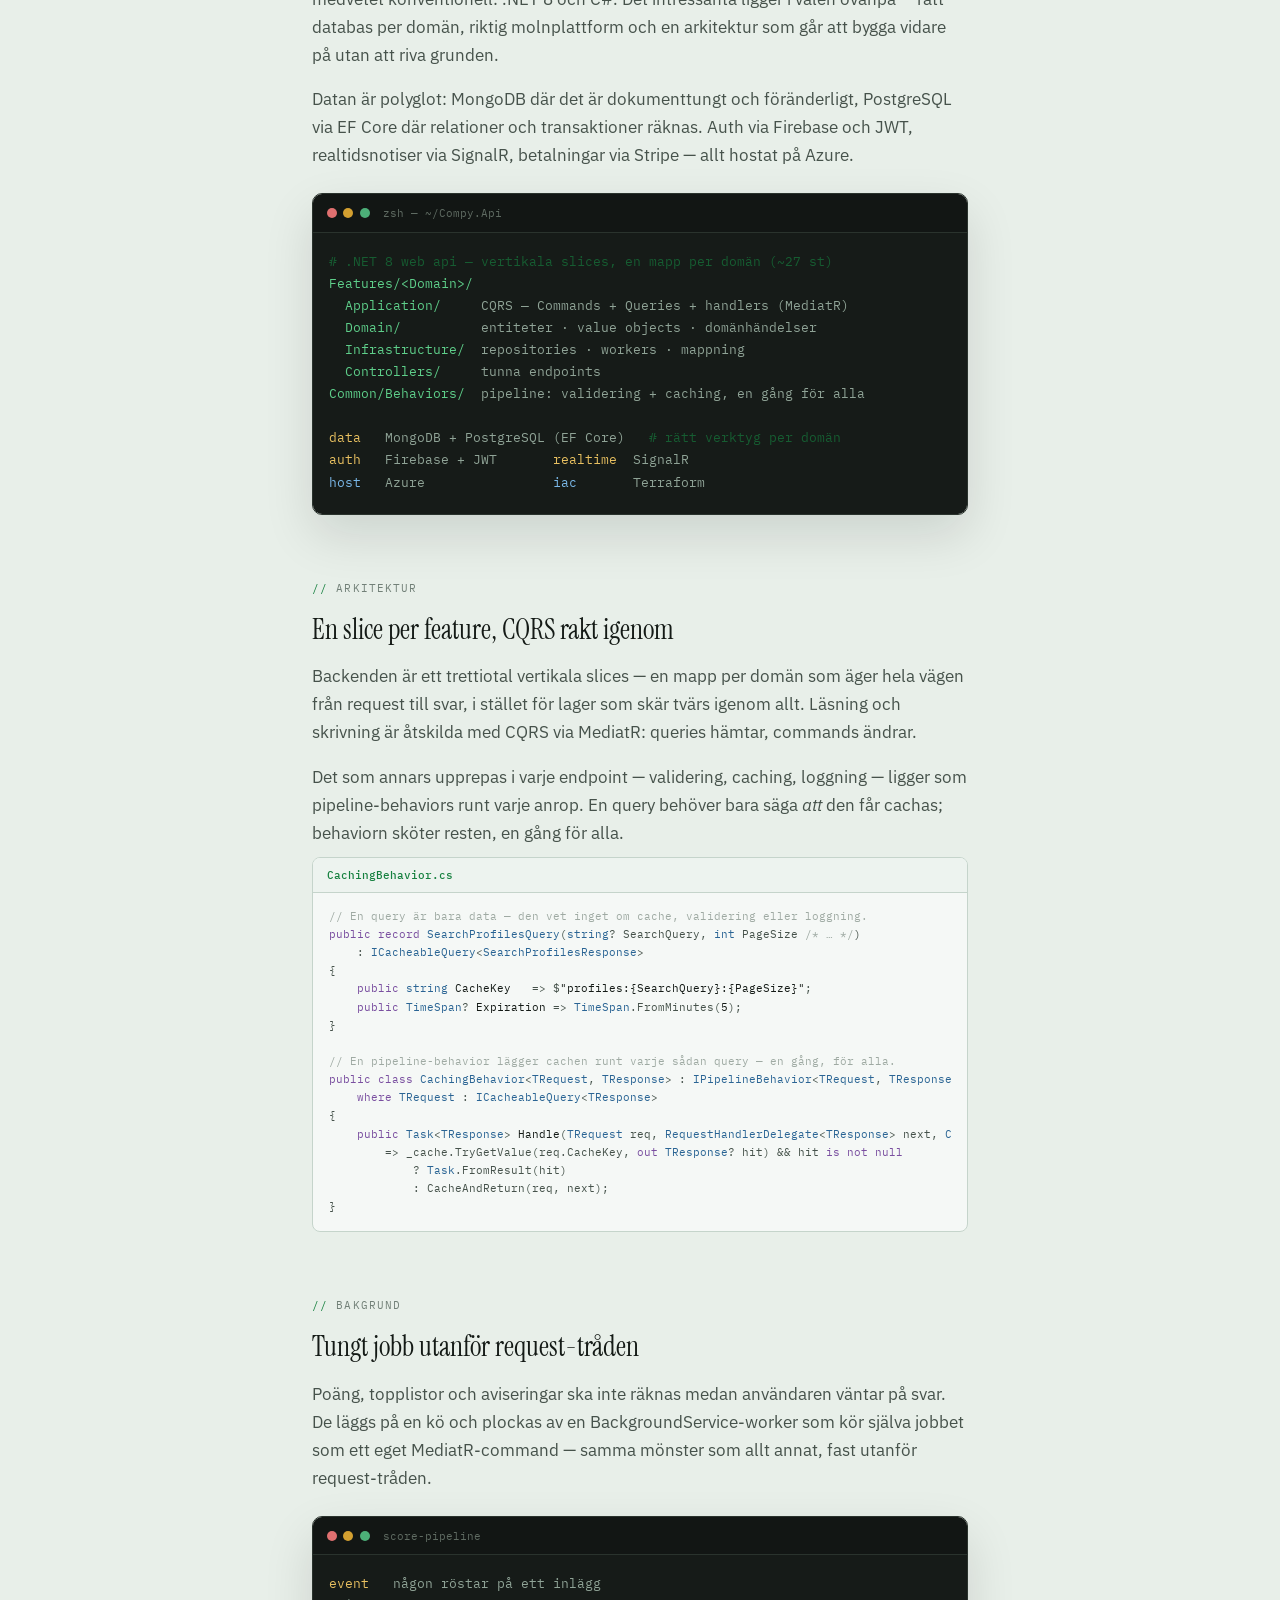
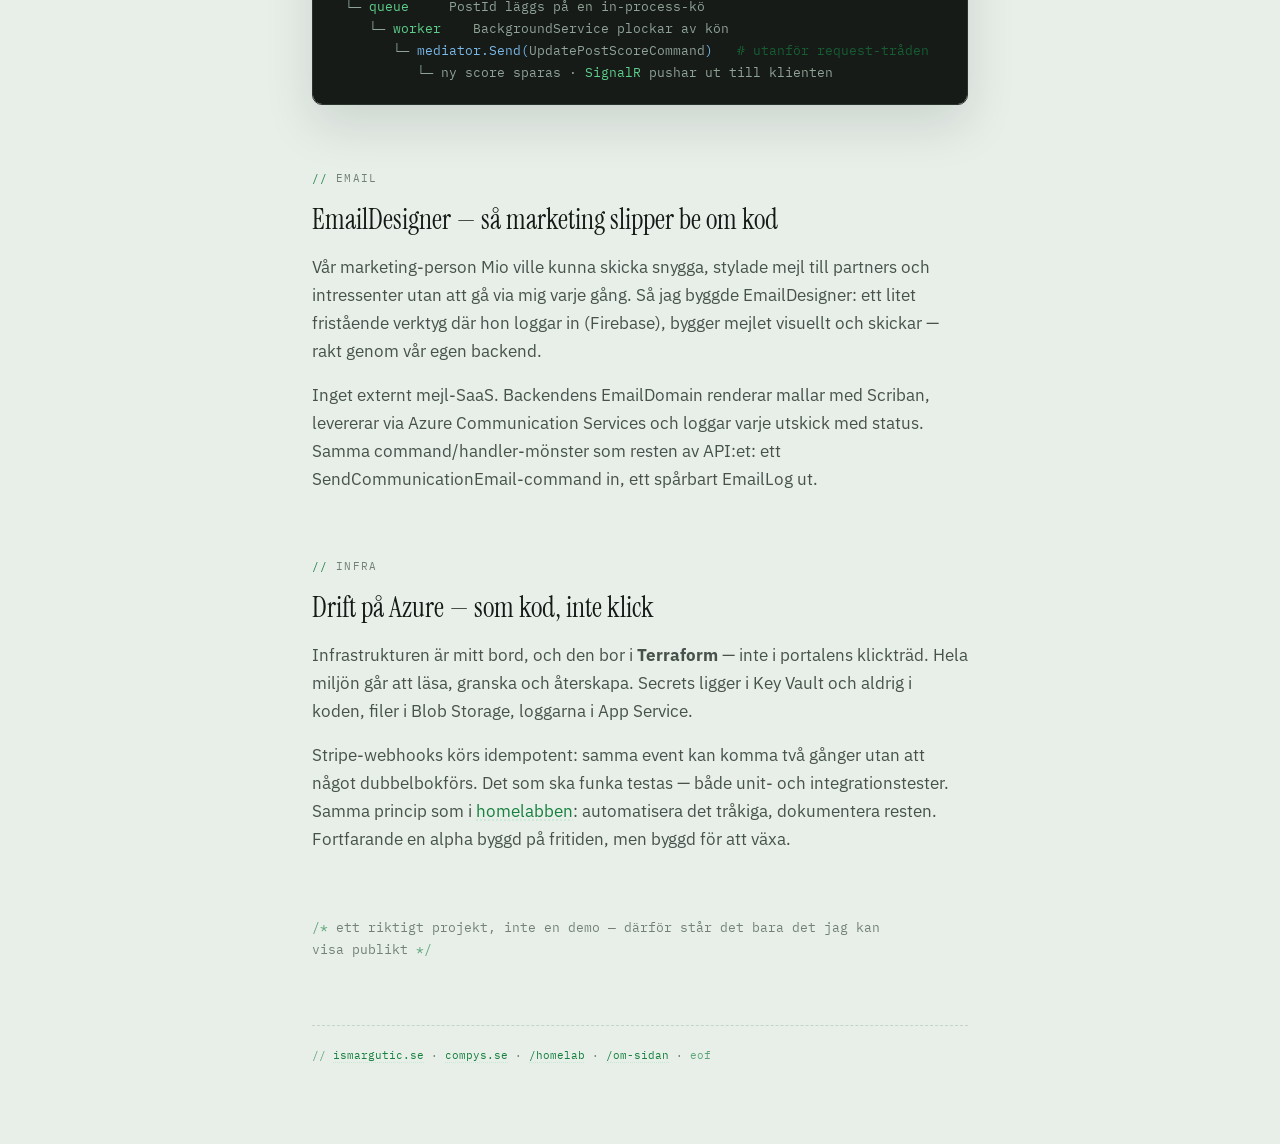
==== commit 92b86fde: "Polish landing page and inline link styling - Add kort vem-avsnitt på startsidan (Trafikverket, Comp" ====
--- a/compys.html
+++ b/compys.html
@@ -42,9 +42,9 @@
     </div>
 
     <header class="hero hero--watermark-compys reveal reveal-2">
-      <h1>Compys.<br><em>Jag byggde baksidan.</em></h1>
+      <h1>Compys.se<br><em>Jag byggde baksidan.</em></h1>
       <p class="hero-intro cursor-line" data-typewriter data-typewriter-mode="words" data-typewriter-ms="40" data-typewriter-text="Compys är en liten startup som matchar juniora tech-talanger med bolag. Jag är delägare och backend lead — jag byggde API:et och äger infrastrukturen, från arkitektur och databas till Azure, betalningar och säkerhet."><noscript>Compys är en liten startup som matchar juniora tech-talanger med bolag. Jag är delägare och backend lead — jag byggde API:et och äger infrastrukturen, från arkitektur och databas till Azure, betalningar och säkerhet.</noscript></p>
-      <p class="hero-aside reveal reveal-3">Tre personer, fortfarande i alpha. Backend och drift gör jag på fritiden — så allt är byggt för att vara enkelt att förstå ett halvår senare, inte för att imponera på ett whiteboard.</p>
+      <p class="hero-aside reveal reveal-3">Fem personer, fortfarande i alpha. Backend och drift gör jag på fritiden.</p>
     </header>
 
     <section class="reveal reveal-3" aria-labelledby="vad-heading">
--- a/css/base.css
+++ b/css/base.css
@@ -363,6 +363,27 @@
 .prose { color: var(--muted); }
 .prose p + p { margin-top: 1rem; }
 
+.prose a,
+.hero-aside a,
+.aside a,
+.code-doc-flow a,
+footer a {
+  color: var(--green);
+  text-decoration: underline dotted;
+  text-underline-offset: 3px;
+  text-decoration-color: var(--green-soft);
+  transition: color 0.15s, text-decoration-color 0.15s;
+}
+
+.prose a:hover,
+.hero-aside a:hover,
+.aside a:hover,
+.code-doc-flow a:hover,
+footer a:hover {
+  color: var(--green-bright);
+  text-decoration-color: var(--green);
+}
+
 .cm { color: var(--green); opacity: 0.65; }
 
 /* ── 8. shell / terminal-komponent ── */
@@ -542,13 +563,6 @@
   color: var(--dim);
 }
 
-footer a {
-  color: inherit;
-  text-decoration: none;
-}
-
-footer a:hover { color: var(--green); }
-
 /* ── 11. code-doc — editor note, not terminal (delad) ── */
 .code-doc {
   margin-top: 0.625rem;
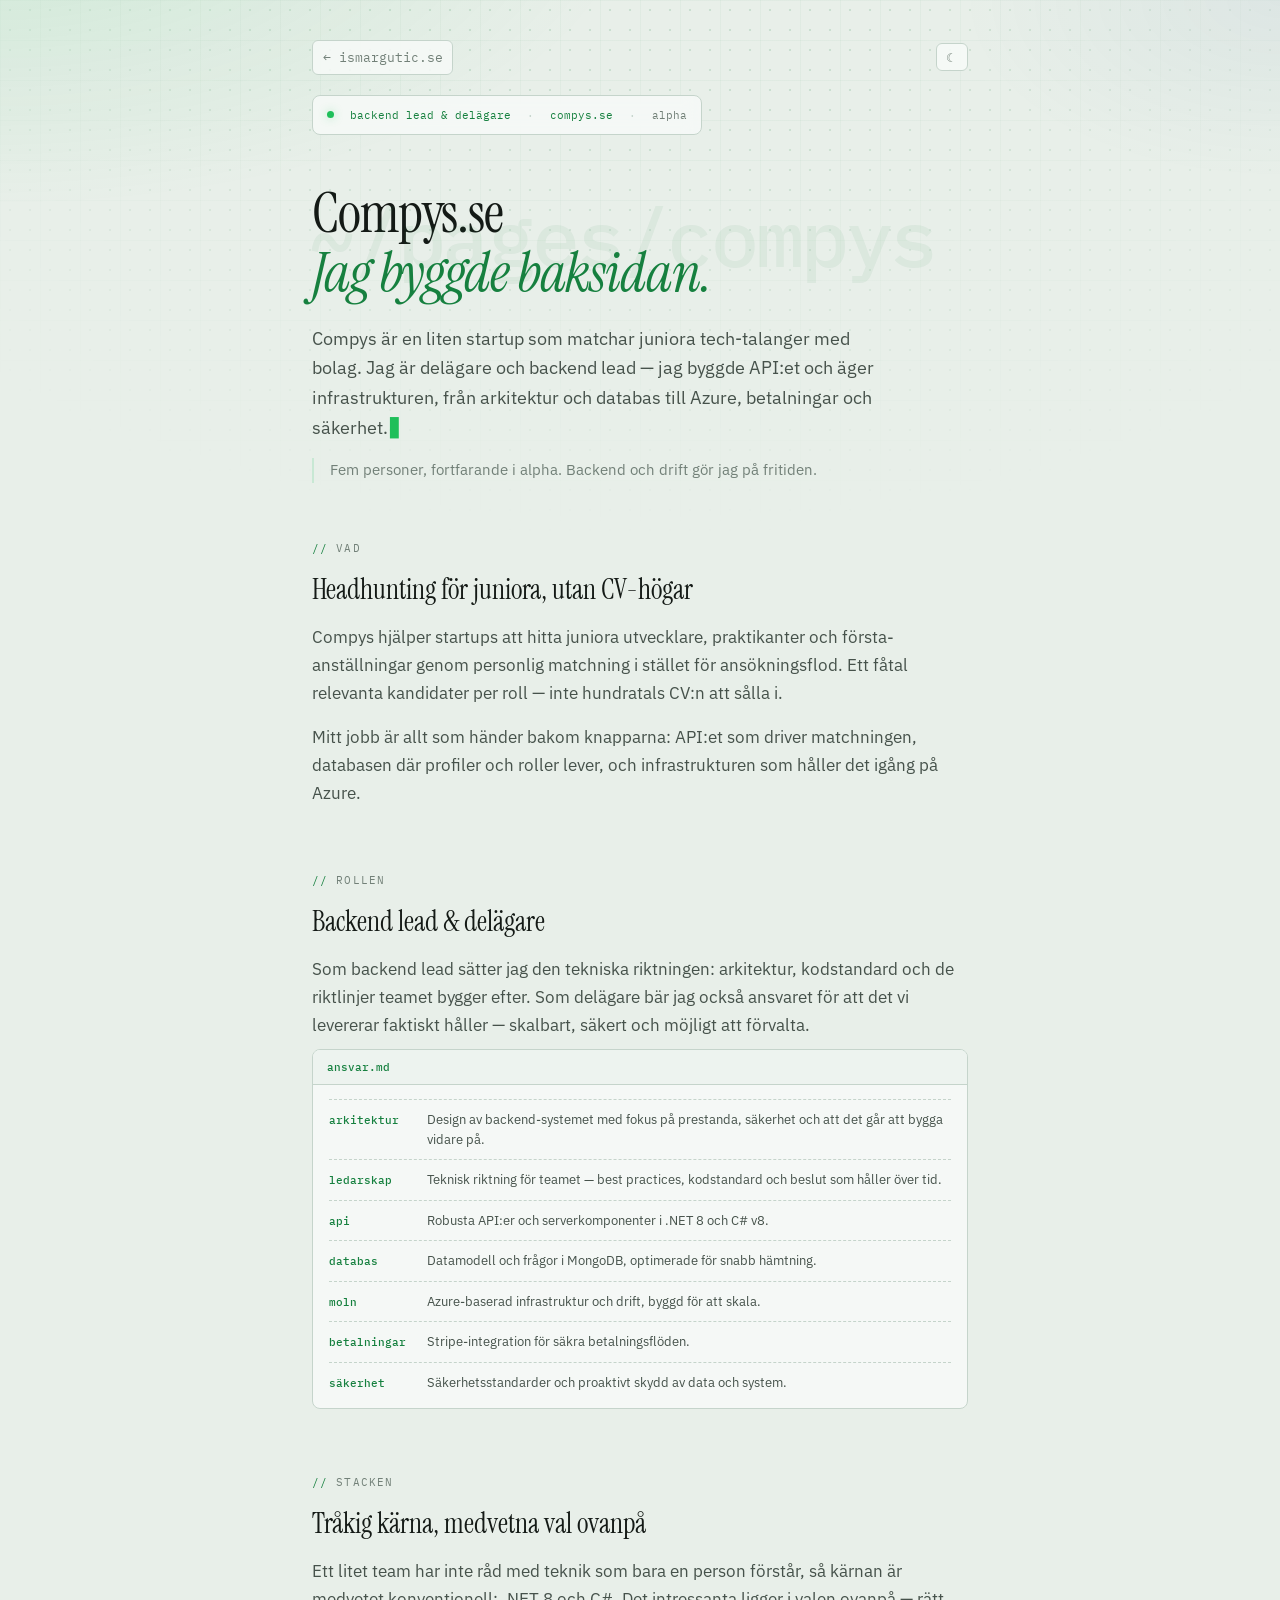
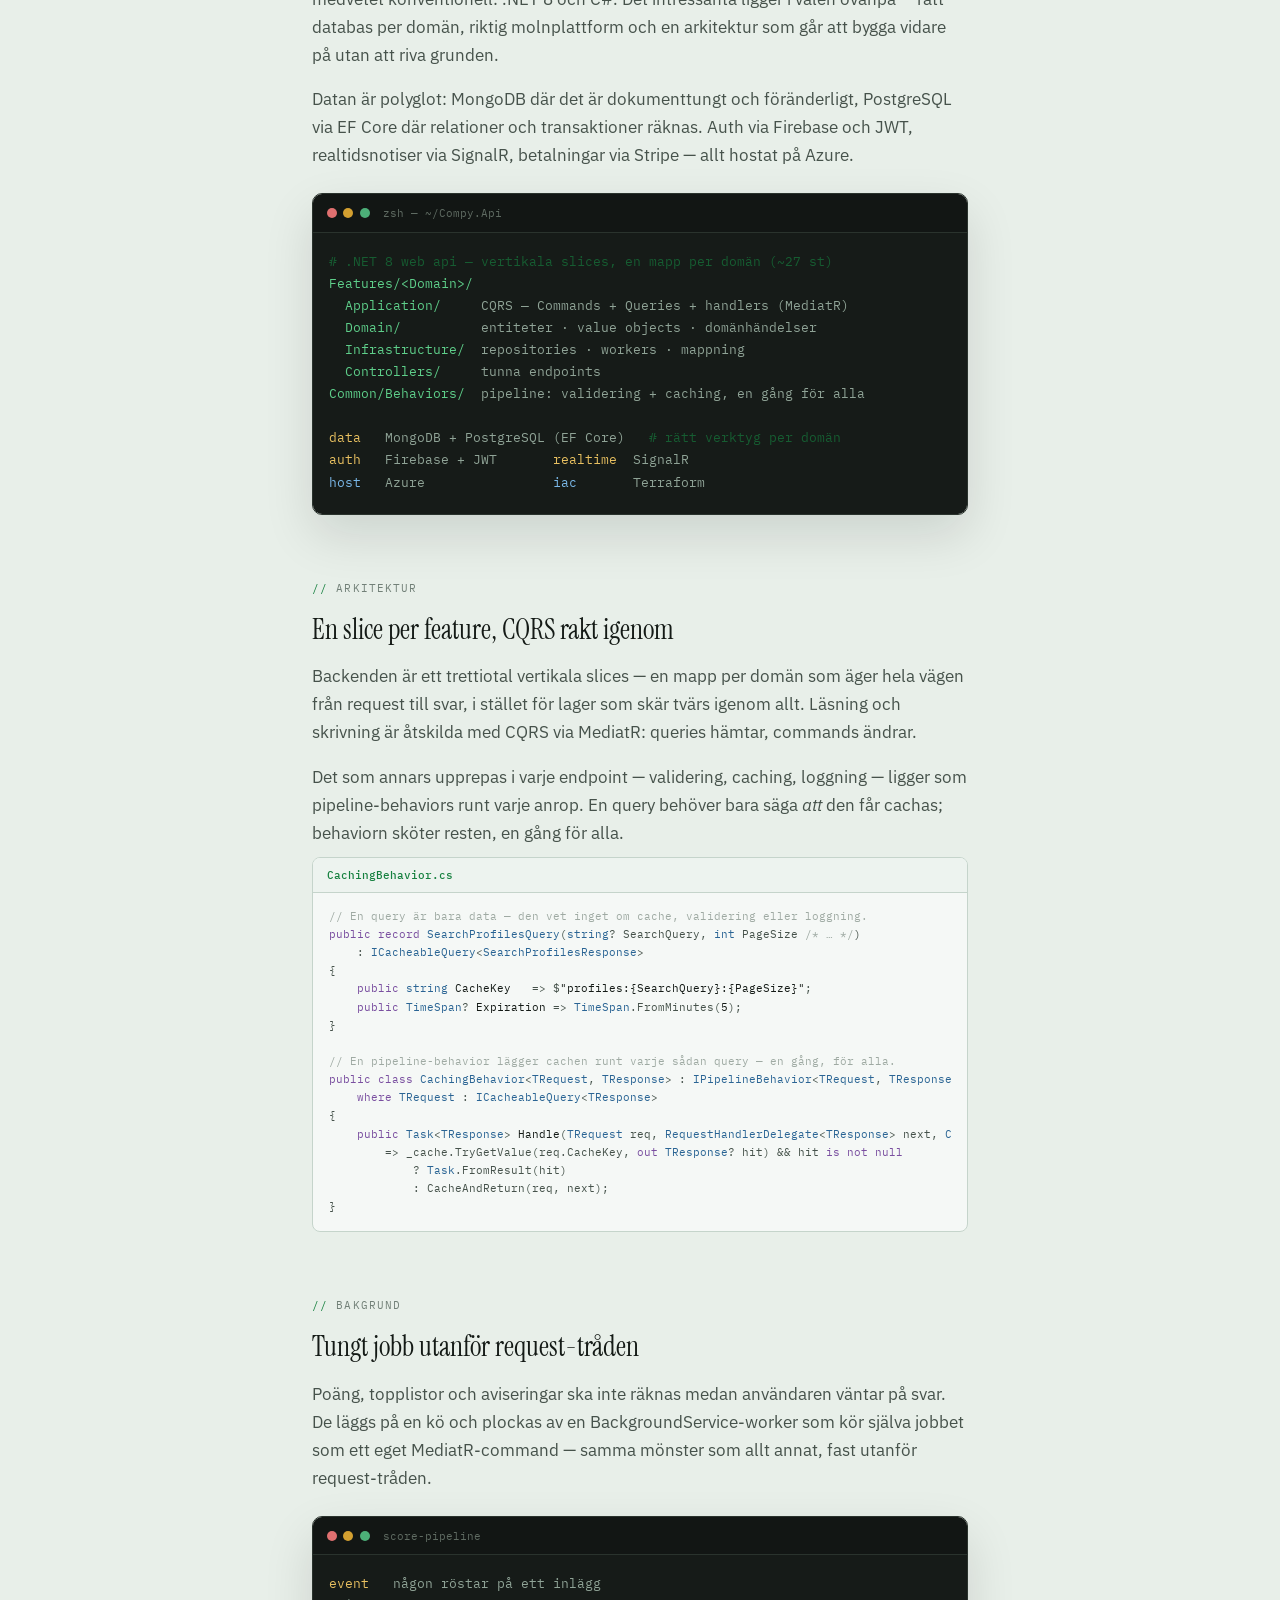
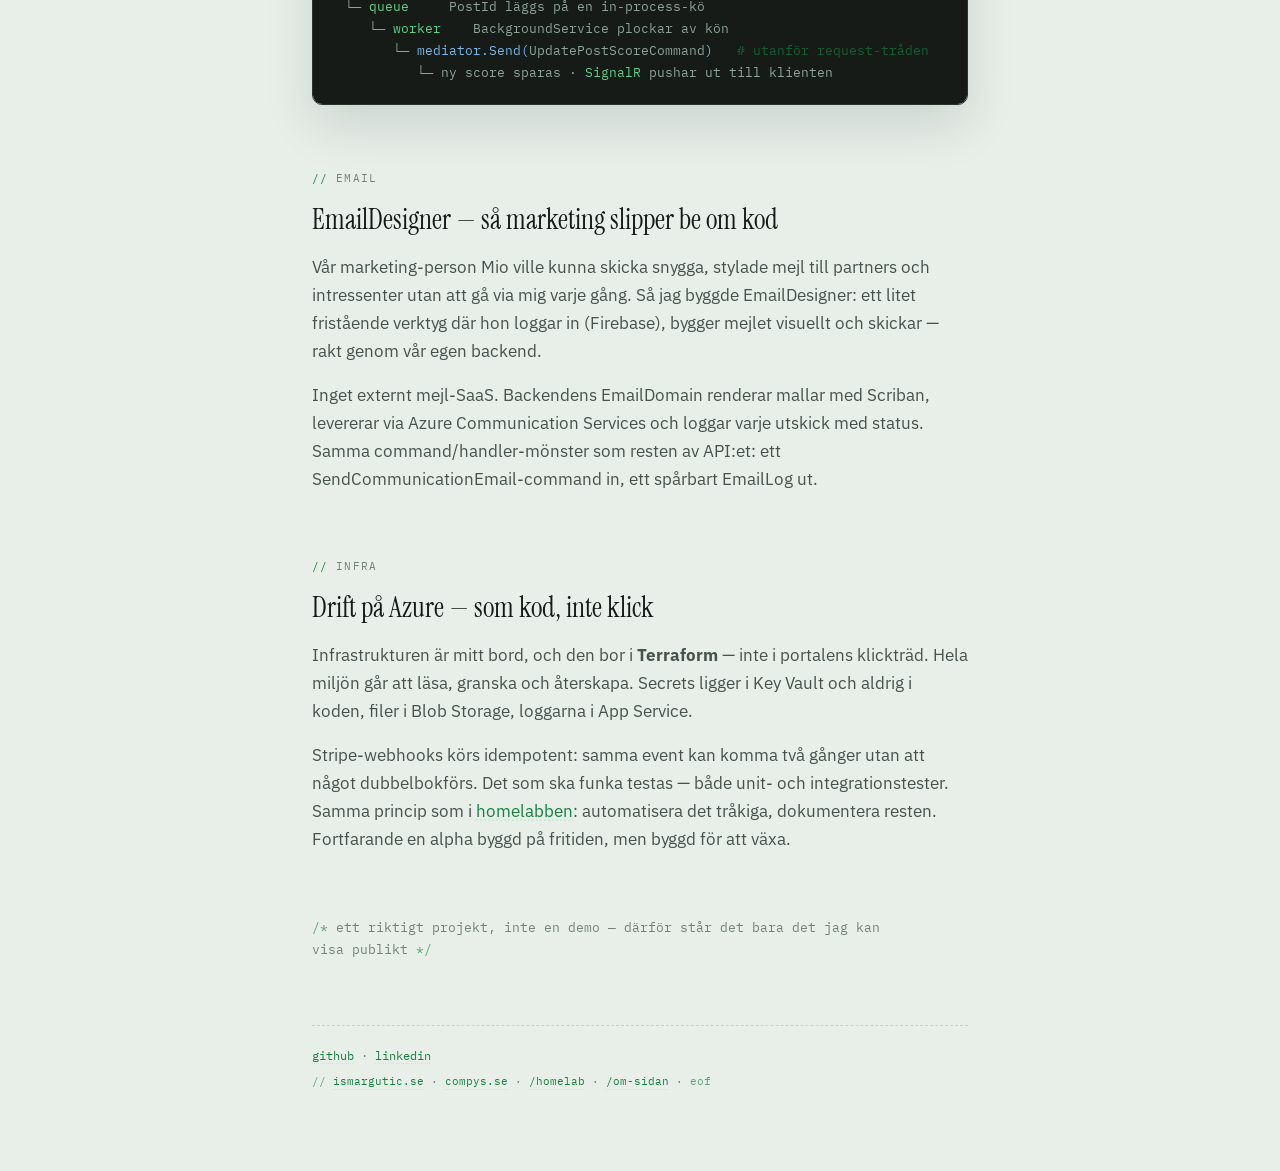
==== commit a21adffd: "Merge branch 'feature/social-links'" ====
--- a/compys.html
+++ b/compys.html
@@ -268,7 +268,8 @@
     </p>
 
     <footer class="reveal reveal-8">
-      <span class="cm">//</span> <a href="index.html">ismargutic.se</a> · <a href="https://compys.se" rel="noopener">compys.se</a> · <a href="homelab.html">/homelab</a> · <a href="om-sidan.html">/om-sidan</a> · <span class="cm">eof</span>
+      <p class="site-links"><a href="https://github.com/ismarwonder" rel="noopener">github</a> · <a href="https://www.linkedin.com/in/ismar-gutic/" rel="noopener">linkedin</a></p>
+      <p><span class="cm">//</span> <a href="index.html">ismargutic.se</a> · <a href="https://compys.se" rel="noopener">compys.se</a> · <a href="homelab.html">/homelab</a> · <a href="om-sidan.html">/om-sidan</a> · <span class="cm">eof</span></p>
     </footer>
 
   </div>
--- a/css/base.css
+++ b/css/base.css
@@ -563,6 +563,18 @@
   color: var(--dim);
 }
 
+footer p {
+  margin: 0;
+}
+
+footer p + p {
+  margin-top: 0.4rem;
+}
+
+.site-links {
+  font-size: 0.75rem;
+}
+
 /* ── 11. code-doc — editor note, not terminal (delad) ── */
 .code-doc {
   margin-top: 0.625rem;
